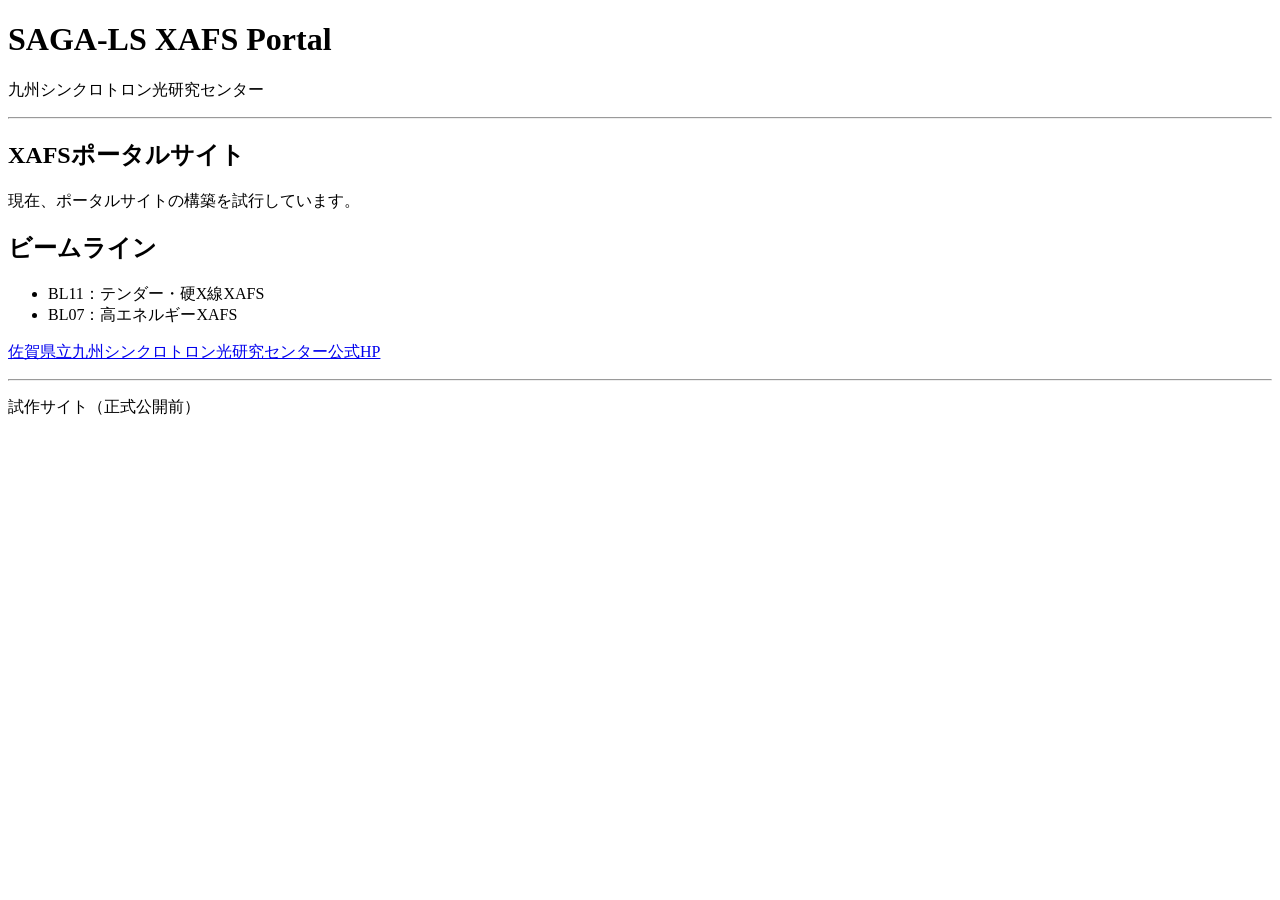
==== index.html @ 6cfab61d "Add initial HTML structure for XAFS Portal 試作HPのｉｎｄｅｘファイルをアップロード" ====
<!DOCTYPE html>
<html lang="ja">
<head>
    <meta charset="UTF-8">
    <meta name="viewport" content="width=device-width, initial-scale=1.0">
    <meta name="robots" content="noindex, nofollow">
    <title>SAGA-LS XAFS Portal（試作版）</title>
</head>
<body>

    <h1>SAGA-LS XAFS Portal</h1>
    <p>九州シンクロトロン光研究センター</p>

    <hr>

    <h2>XAFSポータルサイト</h2>
    <p>現在、ポータルサイトの構築を試行しています。</p>

    <h2>ビームライン</h2>
    <ul>
        <li>BL11：テンダー・硬X線XAFS</li>
        <li>BL07：高エネルギーXAFS</li>
    </ul>

    <p>
        <a href="https://www.saga-ls.jp/">
            佐賀県立九州シンクロトロン光研究センター公式HP
        </a>
    </p>

    <hr>
    <p>試作サイト（正式公開前）</p>

</body>
</html>
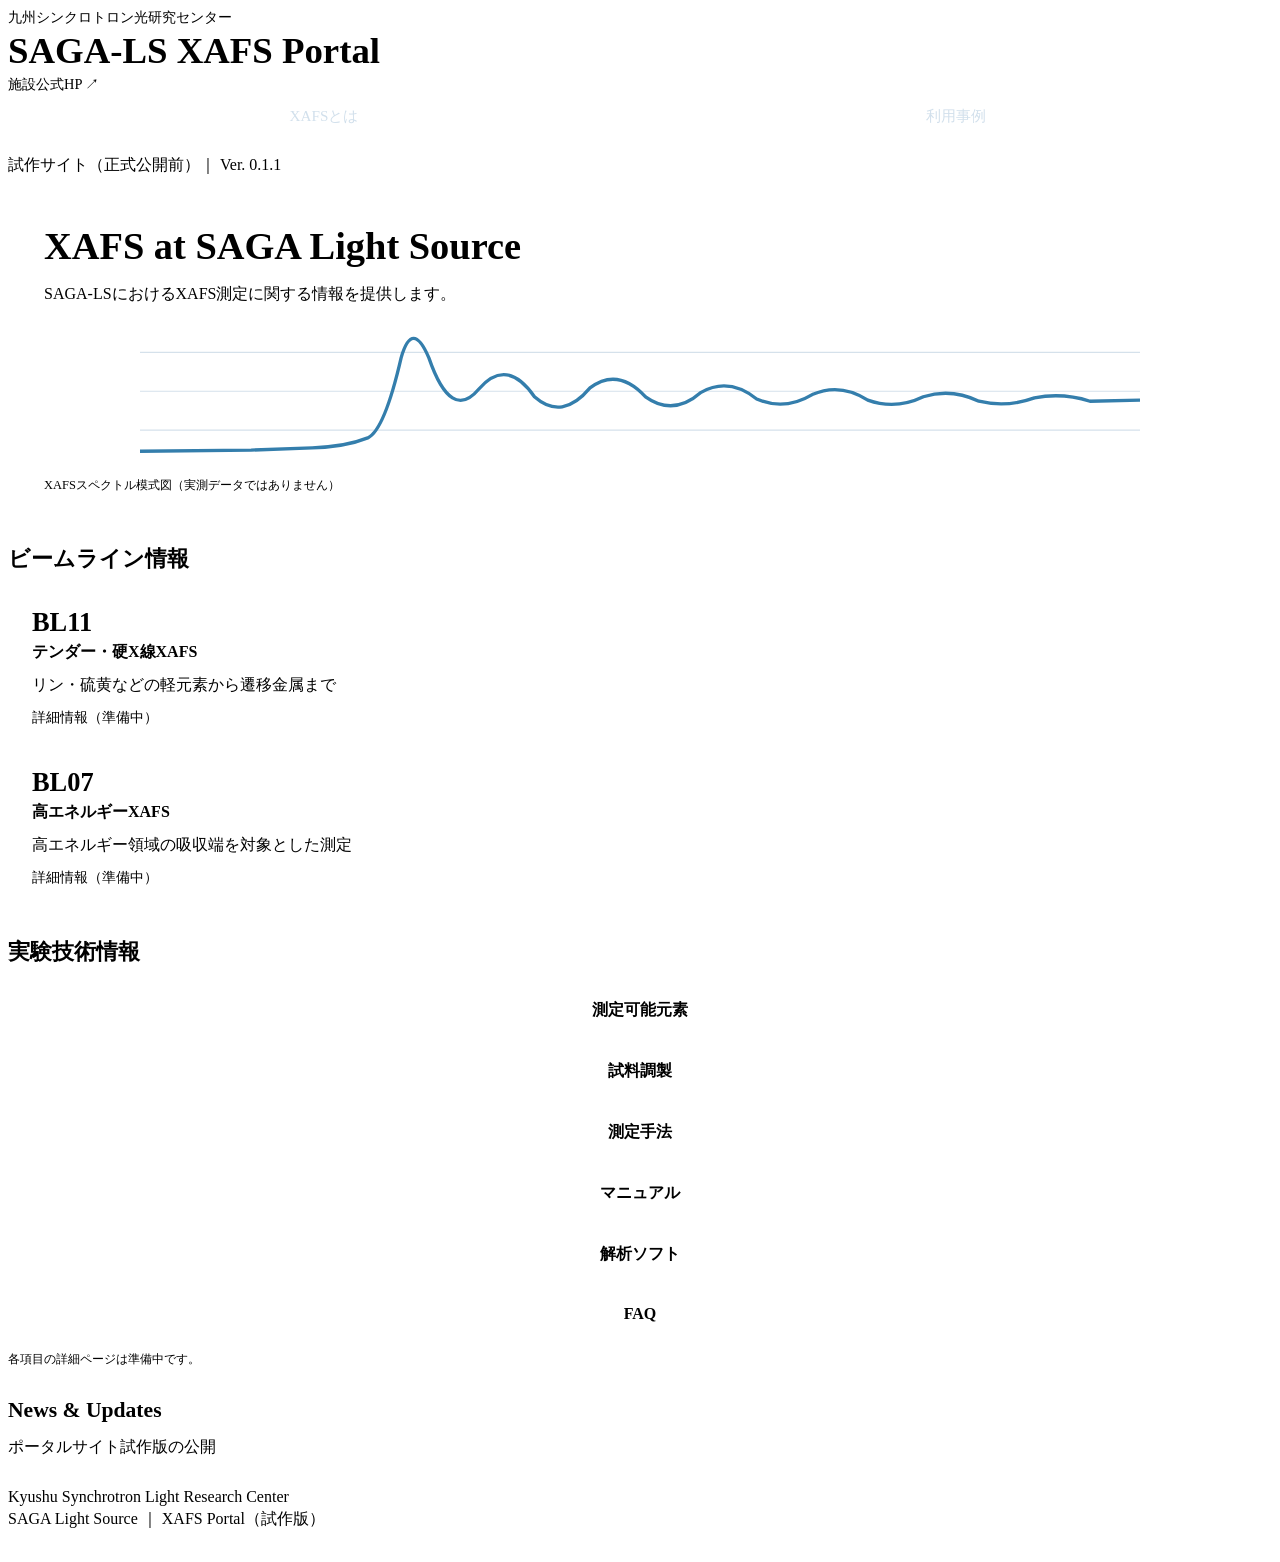
==== commit 5bf467e6: "Update XAFS Portal to Ver. 0.1.1 Add common CSS and improve HTML source readability." ====
--- a/index.html
+++ b/index.html
@@ -2,34 +2,111 @@
 <html lang="ja">
 <head>
     <meta charset="UTF-8">
-    <meta name="viewport" content="width=device-width, initial-scale=1.0">
+    <meta name="viewport" content="width=device-width, initial-scale=1">
     <meta name="robots" content="noindex, nofollow">
     <title>SAGA-LS XAFS Portal（試作版）</title>
+    <link rel="stylesheet" href="style.css">
 </head>
 <body>
+    <!-- ヘッダー：施設名、サイト名、公式HPへのリンク -->
+    <header class="site-header">
+        <div class="container header-inner">
+            <div>
+                <p class="institution">九州シンクロトロン光研究センター</p>
+                <a class="brand" href="index.html">SAGA-LS XAFS Portal</a>
+            </div>
+            <a class="official" href="https://www.saga-ls.jp/">施設公式HP ↗</a>
+        </div>
+    </header>
 
-    <h1>SAGA-LS XAFS Portal</h1>
-    <p>九州シンクロトロン光研究センター</p>
+    <!-- 共通ナビゲーション：未作成ページはリンクなし -->
+    <nav class="navigation" aria-label="メインメニュー">
+        <div class="container nav-inner">
+            <a href="index.html" aria-current="page">HOME</a>
+            <span>XAFSとは</span>
+            <a href="#beamlines">BL情報</a>
+            <a href="#technical">実験技術情報</a>
+            <span>利用事例</span>
+            <a href="https://www.saga-ls.jp/">利用案内 ↗</a>
+        </div>
+    </nav>
 
-    <hr>
+    <!-- メインコンテンツ -->
+    <main class="container">
+        <p class="prototype">試作サイト（正式公開前）｜ Ver. 0.1.1</p>
 
-    <h2>XAFSポータルサイト</h2>
-    <p>現在、ポータルサイトの構築を試行しています。</p>
+        <!-- メインビジュアル -->
+        <section class="hero">
+            <h1>XAFS at SAGA Light Source</h1>
+            <p>SAGA-LSにおけるXAFS測定に関する情報を提供します。</p>
 
-    <h2>ビームライン</h2>
-    <ul>
-        <li>BL11：テンダー・硬X線XAFS</li>
-        <li>BL07：高エネルギーXAFS</li>
-    </ul>
+            <!-- SVGによるXAFSスペクトルの模式図 -->
+            <svg viewBox="0 0 900 135" role="img" aria-label="XAFSスペクトルの模式図">
+                <g stroke="#d5e1eb" stroke-width="1">
+                    <path d="M0 30H900 M0 65H900 M0 100H900"/>
+                </g>
+                <path d="M0 119 L100 118 L155 116 Q185 115 205 107
+                         Q220 100 235 35 Q245 0 260 35 Q280 93 305 63
+                         Q330 34 355 70 Q380 92 405 62 Q430 43 455 70
+                         Q480 88 505 66 Q530 52 555 72 Q580 83 605 68
+                         Q630 57 655 73 Q680 82 705 70 Q730 62 755 74
+                         Q780 80 805 71 Q830 66 855 74 L900 73"
+                      fill="none" stroke="#347eac" stroke-width="3"
+                      stroke-linejoin="round"/>
+            </svg>
+            <p class="figure-note">XAFSスペクトル模式図（実測データではありません）</p>
+        </section>
 
-    <p>
-        <a href="https://www.saga-ls.jp/">
-            佐賀県立九州シンクロトロン光研究センター公式HP
-        </a>
-    </p>
+        <!-- ビームライン情報 -->
+        <section id="beamlines">
+            <h2>ビームライン情報</h2>
+            <div class="beam-grid">
+                <!-- BL11 -->
+                <article class="beam-card">
+                    <h3>BL11</h3>
+                    <p class="beam-type">テンダー・硬X線XAFS</p>
+                    <p>リン・硫黄などの軽元素から遷移金属まで</p>
+                    <span class="pending">詳細情報（準備中）</span>
+                </article>
 
-    <hr>
-    <p>試作サイト（正式公開前）</p>
+                <!-- BL07 -->
+                <article class="beam-card">
+                    <h3>BL07</h3>
+                    <p class="beam-type">高エネルギーXAFS</p>
+                    <p>高エネルギー領域の吸収端を対象とした測定</p>
+                    <span class="pending">詳細情報（準備中）</span>
+                </article>
+            </div>
+        </section>
 
+        <!-- 実験技術情報 -->
+        <section id="technical">
+            <h2>実験技術情報</h2>
+            <div class="technical-grid">
+                <div>測定可能元素</div>
+                <div>試料調製</div>
+                <div>測定手法</div>
+                <div>マニュアル</div>
+                <div>解析ソフト</div>
+                <div>FAQ</div>
+            </div>
+            <p class="figure-note">各項目の詳細ページは準備中です。</p>
+        </section>
+
+        <!-- 新着情報 -->
+        <section id="news">
+            <h2>News &amp; Updates</h2>
+            <div class="news-item">ポータルサイト試作版の公開</div>
+        </section>
+    </main>
+
+    <!-- 共通フッター -->
+    <footer class="site-footer">
+        <div class="container">
+            <p>Kyushu Synchrotron Light Research Center</p>
+            <p>SAGA Light Source ｜ XAFS Portal（試作版）</p>
+            <a href="https://www.saga-ls.jp/">施設公式HP</a>
+        </div>
+    </footer>
 </body>
 </html>
--- a/style.css
+++ b/style.css
@@ -0,0 +1,264 @@
+// SAGA-LS XAFS Portal Ver. 0.1.1 共通スタイルシート //
+
+// 基本配色・ページ幅 //
+:root {
+    --primary: #174c76;
+    --accent: #347eac;
+    --pale: #edf3f8;
+    --border: #cbd7df;
+    --text: #333333;
+    --muted: #647484;
+    --max-width: 1100px;
+}
+* {
+    box-sizing: border-box;
+}
+
+html {
+    scroll-behavior: smooth;
+}
+
+
+// 基本表示 //
+body {
+    margin: 0;
+    background: #fff;
+    color: var(--text);
+    font-family: "Segoe UI", "Hiragino Kaku Gothic ProN",
+        "Yu Gothic", Meiryo, sans-serif;
+    line-height: 1.75;
+}
+
+a {
+    color: var(--primary);
+    text-decoration: none;
+}
+
+a:hover {
+    text-decoration: underline;
+}
+
+a:focus-visible {
+    outline: 3px solid var(--accent);
+    outline-offset: 4px;
+}
+
+
+// 共通レイアウト //
+.container {
+    width: min(var(--max-width), calc(100% - 48px));
+    margin-inline: auto;
+}
+
+
+// ヘッダー //
+.header-inner {
+    display: flex;
+    align-items: center;
+    justify-content: space-between;
+    gap: 20px;
+    padding-block: 24px;
+}
+
+.institution {
+    margin: 0;
+    font-size: .9rem;
+}
+
+.brand {
+    font-size: clamp(1.5rem, 3.5vw, 2.3rem);
+    font-weight: 700;
+    line-height: 1.3;
+}
+
+.official {
+    font-size: .9rem;
+    white-space: nowrap;
+}
+
+
+// ナビゲーション //
+.navigation {
+    background: var(--primary);
+    color: white;
+}
+
+.nav-inner {
+    display: flex;
+    flex-wrap: wrap;
+}
+
+.nav-inner a, .nav-inner span {
+    color: white;
+    padding: 12px 18px;
+    font-size: .95rem;
+    flex: 1;
+    text-align: center;
+    white-space: nowrap;
+}
+
+.nav-inner a:hover, .nav-inner a[aria-current] {
+    background: #ffffff19;
+}
+
+.nav-inner span {
+    color: #d2e0ec;
+}
+
+
+// 試作表示・メインビジュアル //
+.prototype {
+    color: var(--muted);
+    font-size: .8rem;
+    margin: 12px 0;
+}
+
+.hero {
+    background: var(--pale);
+    padding: 30px 36px 20px;
+    border-radius: 4px;
+}
+
+h1 {
+    color: var(--primary);
+    font-size: clamp(1.65rem, 4vw, 2.4rem);
+    line-height: 1.3;
+    margin: 0 0 12px;
+}
+
+.hero p {
+    margin: 0 0 14px;
+}
+
+.hero svg {
+    display: block;
+    width: 100%;
+    height: auto;
+    max-height: 150px;
+}
+
+.figure-note, .hero .figure-note {
+    font-size: .78rem;
+    color: var(--muted);
+    margin: 8px 0 0;
+}
+
+main section {
+    margin-bottom: 30px;
+}
+
+h2 {
+    color: var(--primary);
+    font-size: 1.35rem;
+    margin: 0 0 14px;
+}
+
+
+// ビームライン情報 //
+.beam-grid {
+    display: grid;
+    grid-template-columns: repeat(2, minmax(0, 1fr));
+    gap: 18px;
+}
+
+.beam-card {
+    border: 1px solid var(--border);
+    border-radius: 4px;
+    padding: 20px 24px;
+}
+
+.beam-card h3 {
+    color: var(--primary);
+    font-size: 1.65rem;
+    margin: 0;
+}
+
+.beam-card p {
+    margin: 4px 0 12px;
+}
+
+.beam-type {
+    font-weight: 600;
+}
+
+.pending {
+    color: var(--muted);
+    font-size: .85rem;
+}
+
+
+// 実験技術情報 //
+.technical-grid {
+    display: grid;
+    grid-template-columns: repeat(3, minmax(0, 1fr));
+    gap: 12px;
+}
+
+.technical-grid div {
+    background: var(--pale);
+    color: var(--primary);
+    text-align: center;
+    font-weight: 600;
+    padding: 20px 8px;
+    border-radius: 4px;
+}
+
+
+// 新着情報 //
+.news-item {
+    border-top: 1px solid var(--border);
+    padding: 14px 0;
+}
+
+
+// フッター //
+.site-footer {
+    background: var(--primary);
+    color: white;
+    text-align: center;
+    padding: 22px 0;
+    font-size: .85rem;
+}
+
+.site-footer p {
+    margin: 3px 0;
+}
+
+.site-footer a {
+    color: white;
+    text-decoration: underline;
+}
+
+
+// スマートフォン向け表示 //
+@media (max-width: 640px) {
+    .container {
+        width: calc(100% - 28px);
+    }
+
+    .header-inner {
+        align-items: flex-start;
+        flex-direction: column;
+        gap: 8px;
+        padding-block: 18px;
+    }
+
+    .nav-inner a, .nav-inner span {
+        flex: 0 0 33.333%;
+        padding: 10px 4px;
+        font-size: .8rem;
+    }
+
+    .hero {
+        padding: 22px 16px 16px;
+    }
+
+    .beam-grid {
+        grid-template-columns: 1fr;
+    }
+
+    .technical-grid {
+        grid-template-columns: repeat(2, minmax(0, 1fr));
+    }
+
+}
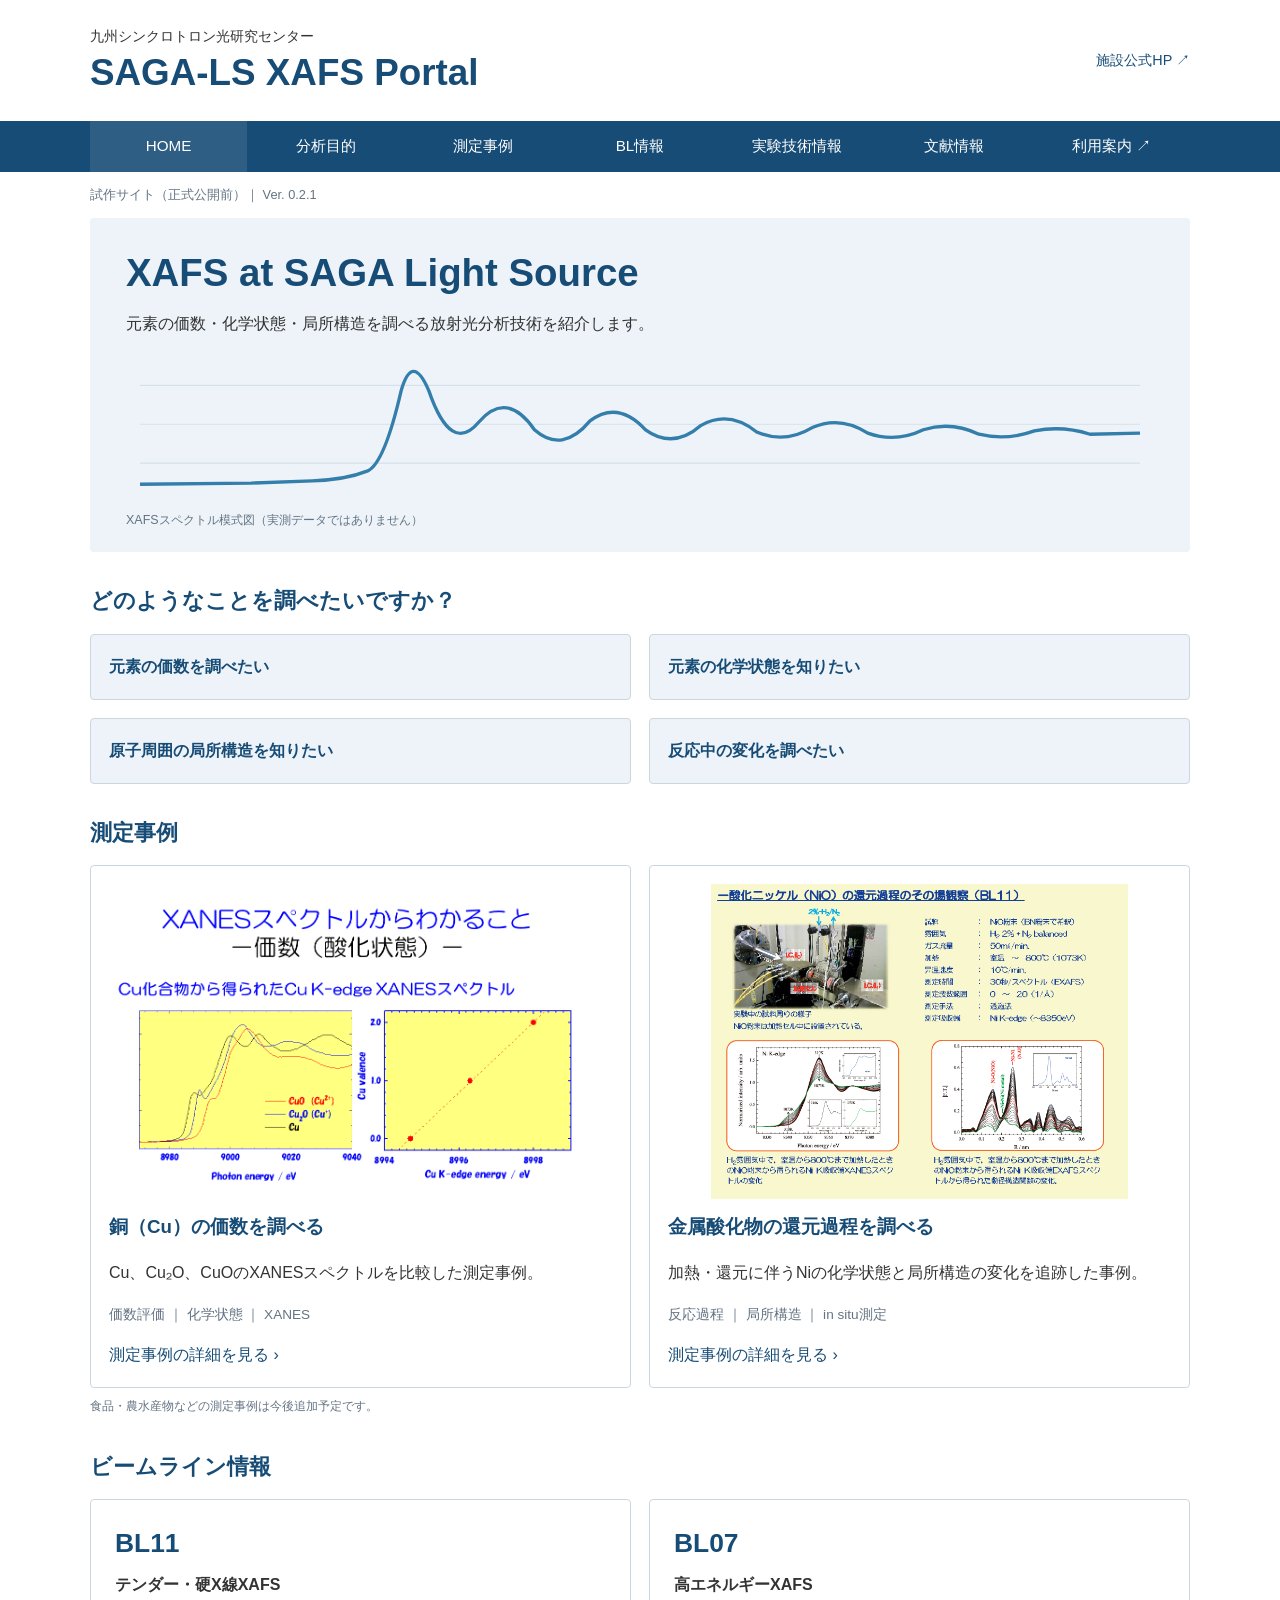
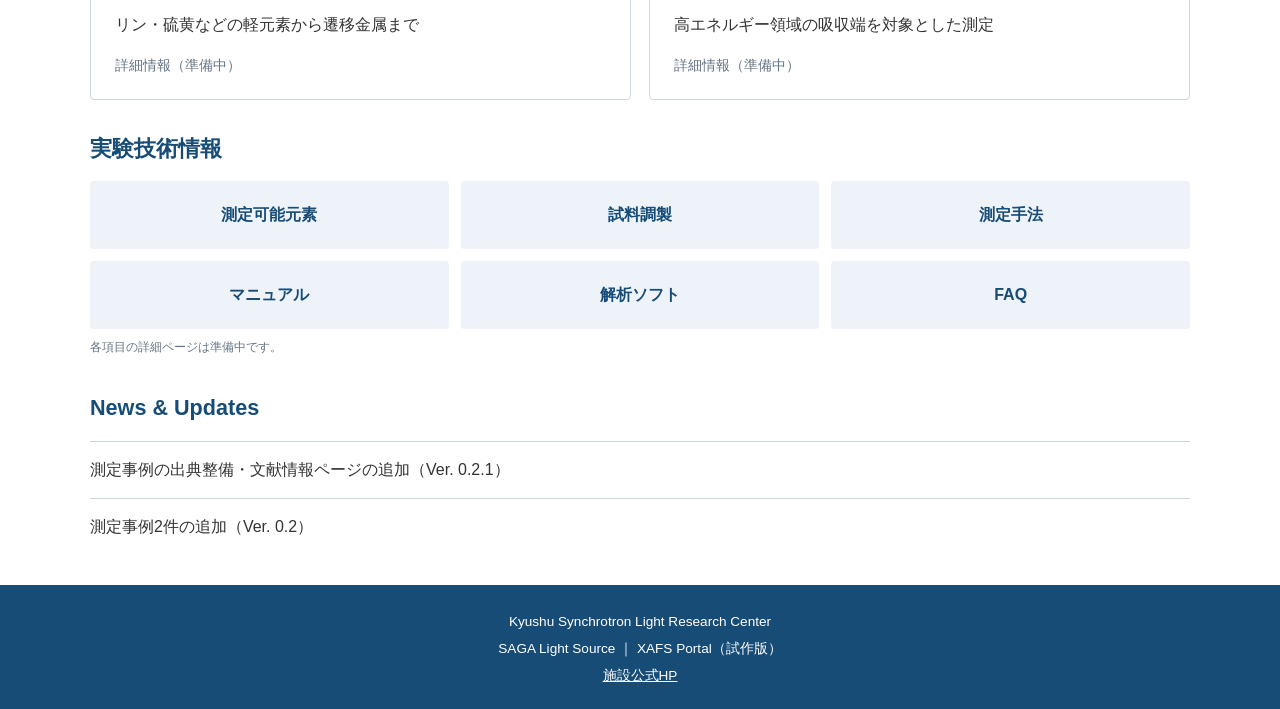
==== commit 80b208c8: "Update XAFS Portal to Ver. 0.2.1 Replace the NiO reduction figure with the 2012 symposium material." ====
--- a/index.html
+++ b/index.html
@@ -23,22 +23,23 @@
     <nav class="navigation" aria-label="メインメニュー">
         <div class="container nav-inner">
             <a href="index.html" aria-current="page">HOME</a>
-            <span>XAFSとは</span>
+            <a href="#purposes">分析目的</a>
+            <a href="#cases">測定事例</a>
             <a href="#beamlines">BL情報</a>
             <a href="#technical">実験技術情報</a>
-            <span>利用事例</span>
+            <a href="publications/index.html">文献情報</a>
             <a href="https://www.saga-ls.jp/">利用案内 ↗</a>
         </div>
     </nav>
 
     <!-- メインコンテンツ -->
     <main class="container">
-        <p class="prototype">試作サイト（正式公開前）｜ Ver. 0.1.1</p>
+        <p class="prototype">試作サイト（正式公開前）｜ Ver. 0.2.1</p>
 
         <!-- メインビジュアル -->
         <section class="hero">
             <h1>XAFS at SAGA Light Source</h1>
-            <p>SAGA-LSにおけるXAFS測定に関する情報を提供します。</p>
+            <p>元素の価数・化学状態・局所構造を調べる放射光分析技術を紹介します。</p>
 
             <!-- SVGによるXAFSスペクトルの模式図 -->
             <svg viewBox="0 0 900 135" role="img" aria-label="XAFSスペクトルの模式図">
@@ -55,6 +56,43 @@
                       stroke-linejoin="round"/>
             </svg>
             <p class="figure-note">XAFSスペクトル模式図（実測データではありません）</p>
+        </section>
+
+        <!-- 分析目的別の入口：現段階では関連する測定事例へ案内 -->
+        <section id="purposes">
+            <h2>どのようなことを調べたいですか？</h2>
+            <div class="purpose-grid">
+                <a href="cases/cu-valence.html">元素の価数を調べたい</a>
+                <a href="cases/cu-valence.html">元素の化学状態を知りたい</a>
+                <a href="cases/nio-reduction.html">原子周囲の局所構造を知りたい</a>
+                <a href="cases/nio-reduction.html">反応中の変化を調べたい</a>
+            </div>
+        </section>
+
+        <!-- 測定事例：実測データを用いた紹介 -->
+        <section id="cases">
+            <h2>測定事例</h2>
+            <div class="case-grid">
+                <article class="case-card">
+                    <a href="cases/cu-valence.html">
+                        <img src="images/cu-valence.png" alt="Cu K端XANESと価数の関係">
+                        <h3>銅（Cu）の価数を調べる</h3>
+                    </a>
+                    <p>Cu、Cu₂O、CuOのXANESスペクトルを比較した測定事例。</p>
+                    <p class="tags">価数評価 ｜ 化学状態 ｜ XANES</p>
+                    <a href="cases/cu-valence.html">測定事例の詳細を見る ›</a>
+                </article>
+                <article class="case-card">
+                    <a href="cases/nio-reduction.html">
+                        <img src="images/nio-reduction.png" alt="NiO還元実験の装置と測定結果">
+                        <h3>金属酸化物の還元過程を調べる</h3>
+                    </a>
+                    <p>加熱・還元に伴うNiの化学状態と局所構造の変化を追跡した事例。</p>
+                    <p class="tags">反応過程 ｜ 局所構造 ｜ in situ測定</p>
+                    <a href="cases/nio-reduction.html">測定事例の詳細を見る ›</a>
+                </article>
+            </div>
+            <p class="figure-note">食品・農水産物などの測定事例は今後追加予定です。</p>
         </section>
 
         <!-- ビームライン情報 -->
@@ -96,7 +134,9 @@
         <!-- 新着情報 -->
         <section id="news">
             <h2>News &amp; Updates</h2>
-            <div class="news-item">ポータルサイト試作版の公開</div>
+            <div class="news-item">測定事例の出典整備・文献情報ページの追加（Ver. 0.2.1）
+            </div>
+            <div class="news-item">測定事例2件の追加（Ver. 0.2）</div>
         </section>
     </main>
 
--- a/style.css
+++ b/style.css
@@ -1,6 +1,6 @@
-// SAGA-LS XAFS Portal Ver. 0.1.1 共通スタイルシート //
-
-// 基本配色・ページ幅 //
+/* SAGA-LS XAFS Portal Ver. 0.2.1 共通スタイルシート */
+
+/* 基本配色・ページ幅 */
 :root {
     --primary: #174c76;
     --accent: #347eac;
@@ -19,7 +19,7 @@
 }
 
 
-// 基本表示 //
+/* 基本表示 */
 body {
     margin: 0;
     background: #fff;
@@ -44,14 +44,14 @@
 }
 
 
-// 共通レイアウト //
+/* 共通レイアウト */
 .container {
     width: min(var(--max-width), calc(100% - 48px));
     margin-inline: auto;
 }
 
 
-// ヘッダー //
+/* ヘッダー */
 .header-inner {
     display: flex;
     align-items: center;
@@ -77,7 +77,7 @@
 }
 
 
-// ナビゲーション //
+/* ナビゲーション */
 .navigation {
     background: var(--primary);
     color: white;
@@ -106,7 +106,7 @@
 }
 
 
-// 試作表示・メインビジュアル //
+/* 試作表示・メインビジュアル */
 .prototype {
     color: var(--muted);
     font-size: .8rem;
@@ -154,7 +154,7 @@
 }
 
 
-// ビームライン情報 //
+/* ビームライン情報 */
 .beam-grid {
     display: grid;
     grid-template-columns: repeat(2, minmax(0, 1fr));
@@ -187,7 +187,7 @@
 }
 
 
-// 実験技術情報 //
+/* 実験技術情報 */
 .technical-grid {
     display: grid;
     grid-template-columns: repeat(3, minmax(0, 1fr));
@@ -204,14 +204,14 @@
 }
 
 
-// 新着情報 //
+/* 新着情報 */
 .news-item {
     border-top: 1px solid var(--border);
     padding: 14px 0;
 }
 
 
-// フッター //
+/* フッター */
 .site-footer {
     background: var(--primary);
     color: white;
@@ -230,7 +230,7 @@
 }
 
 
-// スマートフォン向け表示 //
+/* スマートフォン向け表示 */
 @media (max-width: 640px) {
     .container {
         width: calc(100% - 28px);
@@ -262,3 +262,123 @@
     }
 
 }
+
+/* 分析目的・測定事例のカード */
+.purpose-grid, .case-grid {
+    display: grid;
+    grid-template-columns: repeat(2, minmax(0, 1fr));
+    gap: 18px;
+}
+
+.purpose-grid a, .case-card {
+    border: 1px solid var(--border);
+    border-radius: 4px;
+    padding: 18px;
+}
+
+.purpose-grid a {
+    background: var(--pale);
+    font-weight: 600;
+}
+
+.case-card img {
+    display: block;
+    width: 100%;
+    aspect-ratio: 16 / 10;
+    object-fit: contain;
+    background: white;
+}
+
+.case-card h3 {
+    color: var(--primary);
+    margin: 12px 0 0;
+}
+
+.tags, .breadcrumb, figcaption {
+    color: var(--muted);
+    font-size: .85rem;
+}
+
+/* 測定事例の詳細ページ */
+.case-page article {
+    max-width: 900px;
+    margin: 0 auto 32px;
+}
+
+.case-page h2 {
+    margin-top: 28px;
+}
+
+.case-figure {
+    margin: 24px 0;
+}
+
+.case-figure img {
+    display: block;
+    width: 100%;
+    height: auto;
+    border: 1px solid var(--border);
+}
+
+.conditions {
+    border-collapse: collapse;
+    width: 100%;
+}
+
+.conditions th, .conditions td {
+    border: 1px solid var(--border);
+    padding: 8px 12px;
+    text-align: left;
+}
+
+.conditions th {
+    background: var(--pale);
+}
+
+.related {
+    border-top: 1px solid var(--border);
+}
+
+@media (max-width: 640px) {
+    .purpose-grid, .case-grid {
+        grid-template-columns: 1fr;
+    }
+}
+
+
+/* 図の出典・文献情報 */
+.case-figure figcaption {
+    margin-top: 10px;
+    line-height: 1.6;
+}
+
+.case-figure figcaption a {
+    text-decoration: underline;
+}
+
+.publications-page {
+    padding-bottom: 24px;
+}
+
+.publication {
+    border: 1px solid var(--border);
+    border-radius: 4px;
+    padding: 24px;
+    margin: 24px 0;
+}
+
+.publication h2 {
+    font-size: 1.2rem;
+    line-height: 1.5;
+}
+
+.publication h3 {
+    color: var(--primary);
+    font-size: 1rem;
+    border-top: 1px solid var(--border);
+    padding-top: 12px;
+}
+
+.publication .doi {
+    overflow-wrap: anywhere;
+}
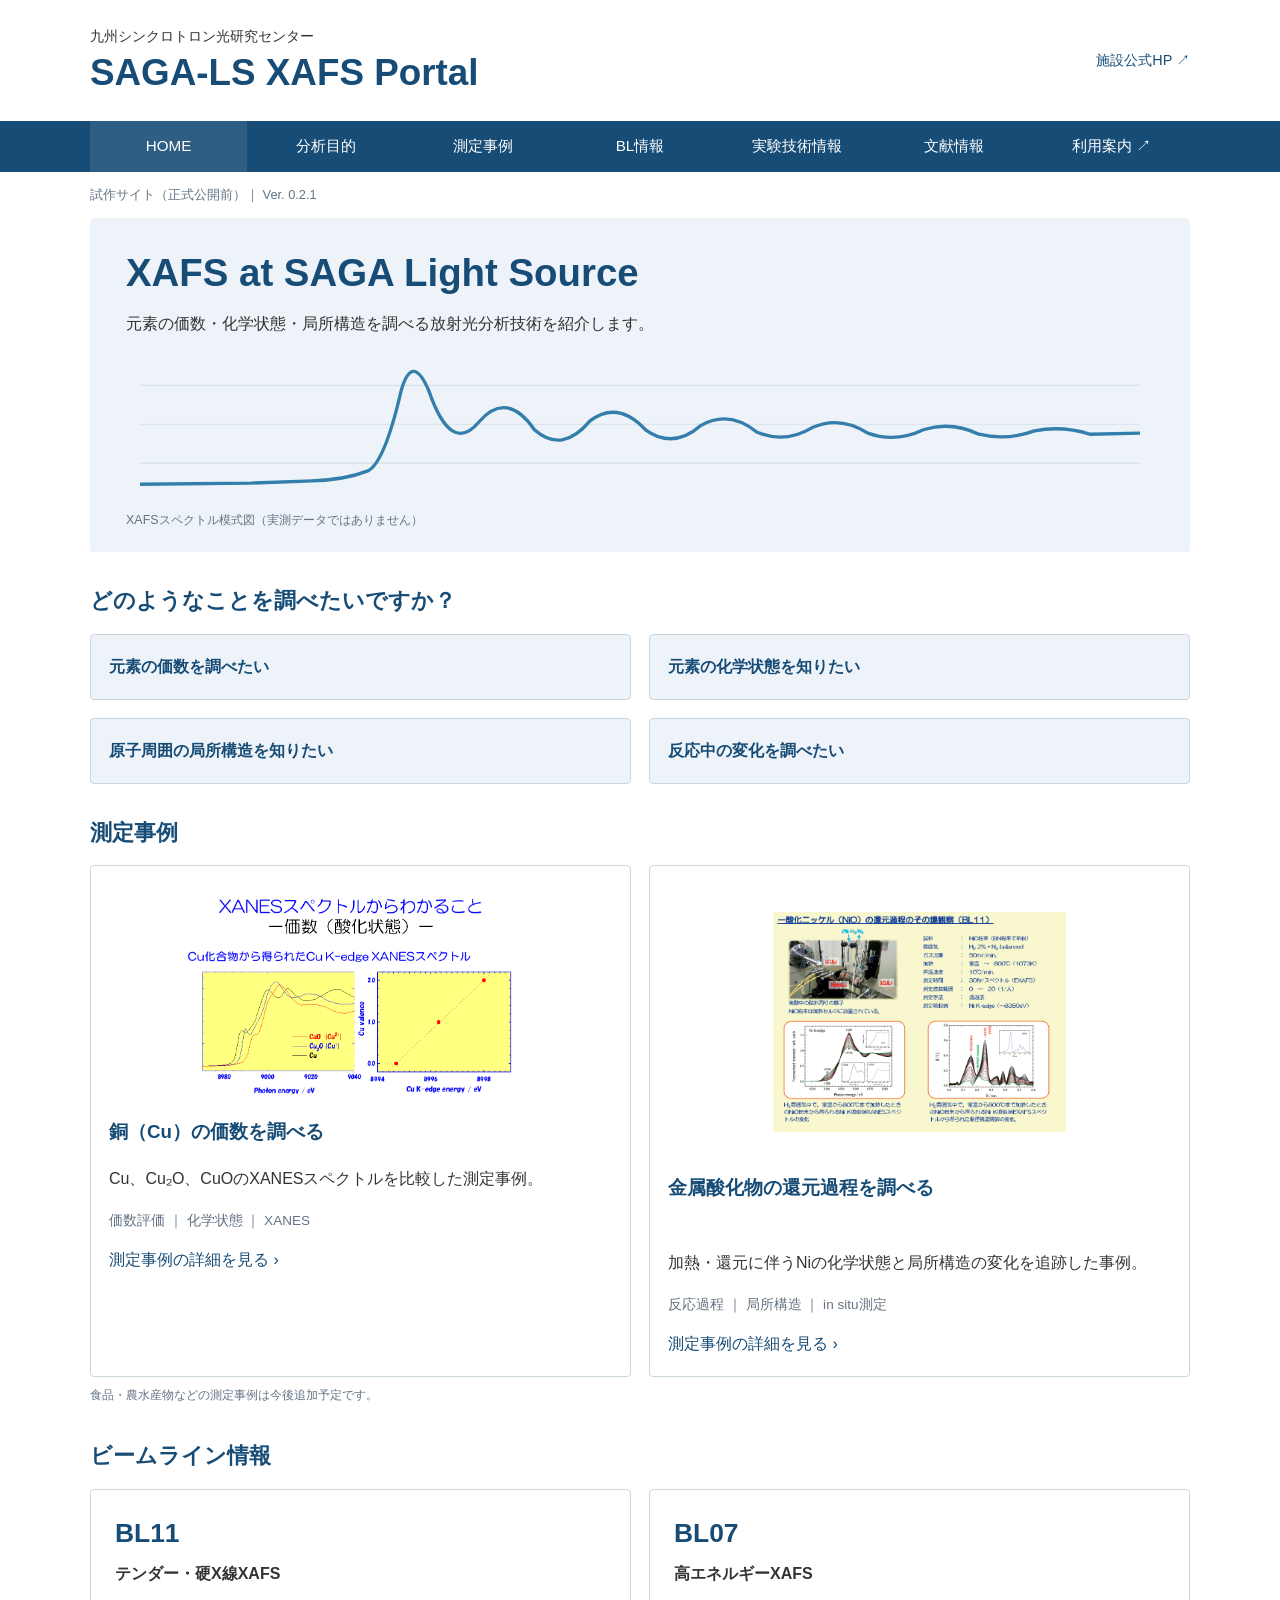
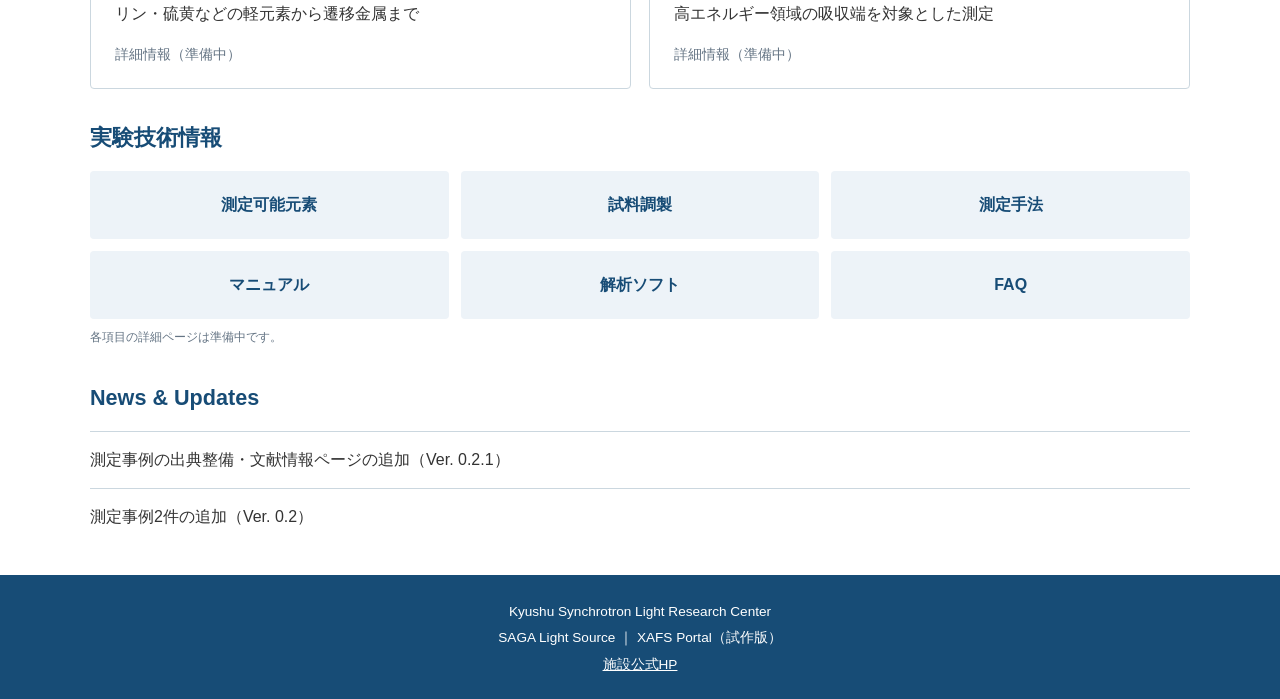
==== commit 77205a29: "Update image tags to use class for thumbnails" ====
--- a/index.html
+++ b/index.html
@@ -75,7 +75,7 @@
             <div class="case-grid">
                 <article class="case-card">
                     <a href="cases/cu-valence.html">
-                        <img src="images/cu-valence.png" alt="Cu K端XANESと価数の関係">
+                        <img class="case-thumbnail" src="images/cu-valence.png" alt="Cu K端XANESと価数の関係">
                         <h3>銅（Cu）の価数を調べる</h3>
                     </a>
                     <p>Cu、Cu₂O、CuOのXANESスペクトルを比較した測定事例。</p>
@@ -84,9 +84,11 @@
                 </article>
                 <article class="case-card">
                     <a href="cases/nio-reduction.html">
-                        <img src="images/nio-reduction.png" alt="NiO還元実験の装置と測定結果">
-                        <h3>金属酸化物の還元過程を調べる</h3>
-                    </a>
+   　　　　　　　　　 <img class="case-thumbnail"
+        　　　　　　　 src="images/nio-reduction.png"
+        　　　　　　　 alt="NiO還元実験の装置と測定結果">
+   　　　　　　　 <h3>金属酸化物の還元過程を調べる</h3>
+　　　　　　　　　　　</a>
                     <p>加熱・還元に伴うNiの化学状態と局所構造の変化を追跡した事例。</p>
                     <p class="tags">反応過程 ｜ 局所構造 ｜ in situ測定</p>
                     <a href="cases/nio-reduction.html">測定事例の詳細を見る ›</a>
--- a/style.css
+++ b/style.css
@@ -153,6 +153,12 @@
     margin: 0 0 14px;
 }
 
+/* 測定事例のサムネイル画像 */
+.case-thumbnail {
+    width: 100%;
+    height: 220px;
+    object-fit: contain;
+}
 
 /* ビームライン情報 */
 .beam-grid {
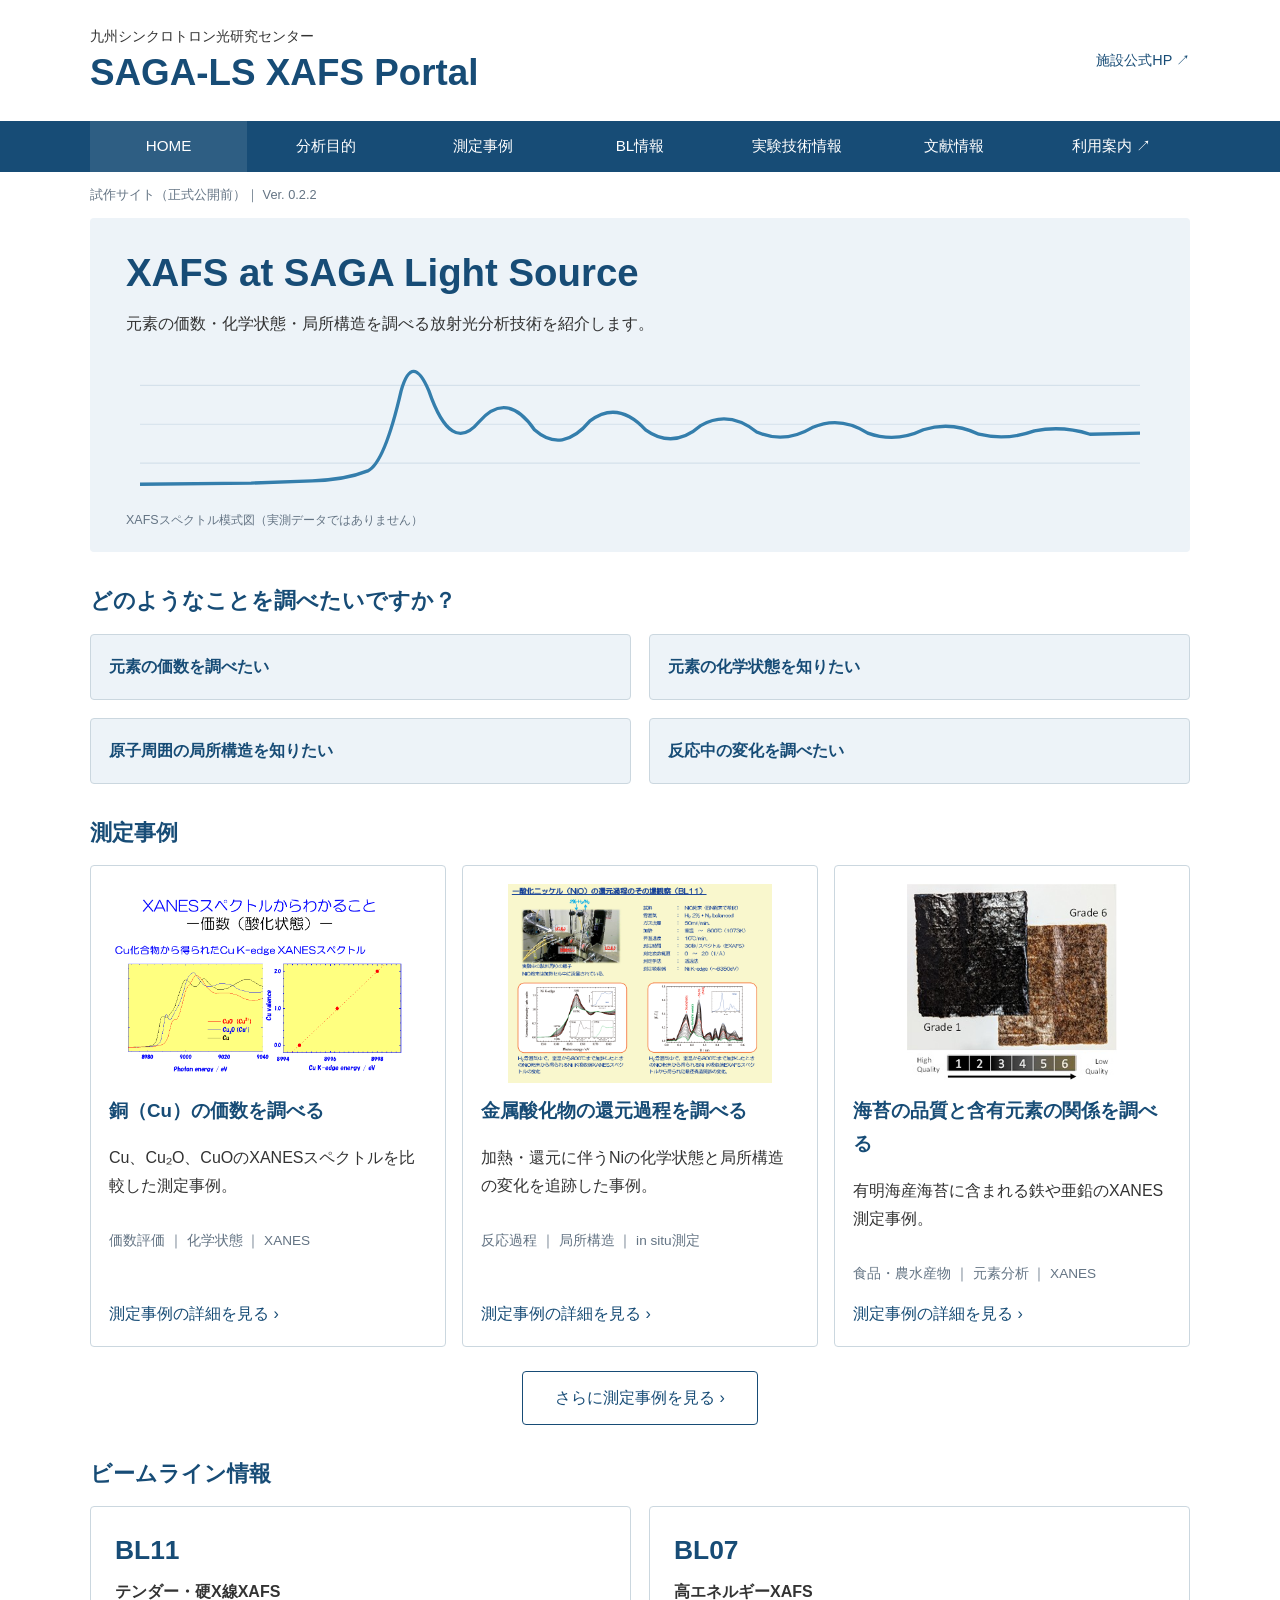
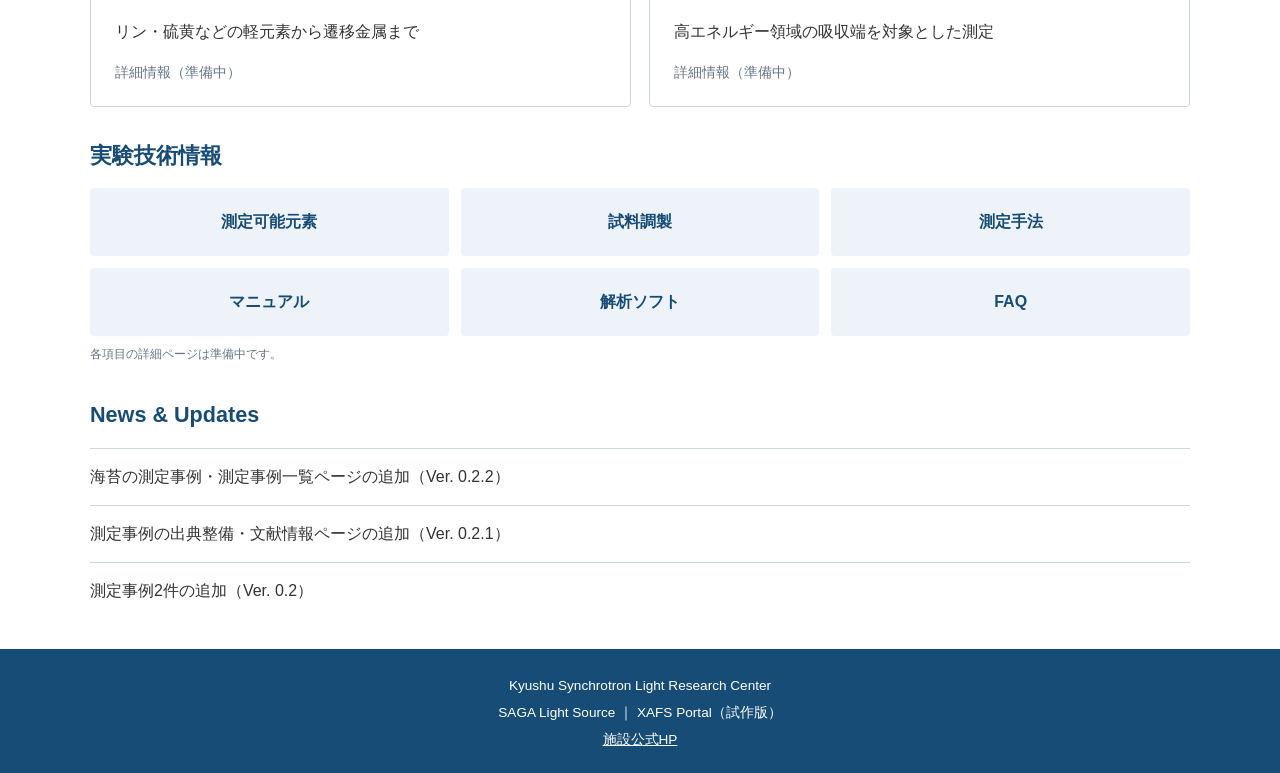
==== commit fe0df6be: "XAFSポータルサイトの試作：測定事例追加など Ver. 0.2.2 の変更内容 項目	変更内容 トップページ	代表的な測定事例3件を横並びで表示 測定事例	海苔の測定事例を追加 画像管理	海" ====
--- a/index.html
+++ b/index.html
@@ -24,7 +24,7 @@
         <div class="container nav-inner">
             <a href="index.html" aria-current="page">HOME</a>
             <a href="#purposes">分析目的</a>
-            <a href="#cases">測定事例</a>
+            <a href="cases/index.html">測定事例</a>
             <a href="#beamlines">BL情報</a>
             <a href="#technical">実験技術情報</a>
             <a href="publications/index.html">文献情報</a>
@@ -34,7 +34,7 @@
 
     <!-- メインコンテンツ -->
     <main class="container">
-        <p class="prototype">試作サイト（正式公開前）｜ Ver. 0.2.1</p>
+        <p class="prototype">試作サイト（正式公開前）｜ Ver. 0.2.2</p>
 
         <!-- メインビジュアル -->
         <section class="hero">
@@ -75,7 +75,7 @@
             <div class="case-grid">
                 <article class="case-card">
                     <a href="cases/cu-valence.html">
-                        <img class="case-thumbnail" src="images/cu-valence.png" alt="Cu K端XANESと価数の関係">
+                        <img src="images/cu-valence.png" alt="Cu K端XANESと価数の関係">
                         <h3>銅（Cu）の価数を調べる</h3>
                     </a>
                     <p>Cu、Cu₂O、CuOのXANESスペクトルを比較した測定事例。</p>
@@ -84,17 +84,27 @@
                 </article>
                 <article class="case-card">
                     <a href="cases/nio-reduction.html">
-   　　　　　　　　　 <img class="case-thumbnail"
-        　　　　　　　 src="images/nio-reduction.png"
-        　　　　　　　 alt="NiO還元実験の装置と測定結果">
-   　　　　　　　 <h3>金属酸化物の還元過程を調べる</h3>
-　　　　　　　　　　　</a>
+                        <img src="images/nio-reduction.png" alt="NiO還元実験の装置と測定結果">
+                        <h3>金属酸化物の還元過程を調べる</h3>
+                    </a>
                     <p>加熱・還元に伴うNiの化学状態と局所構造の変化を追跡した事例。</p>
                     <p class="tags">反応過程 ｜ 局所構造 ｜ in situ測定</p>
                     <a href="cases/nio-reduction.html">測定事例の詳細を見る ›</a>
                 </article>
+                <article class="case-card">
+                    <a href="cases/nori.html">
+                        <img src="images/nori-thumbnail.png" alt="品質の異なる有明海産海苔の比較写真">
+                        <h3>海苔の品質と含有元素の関係を調べる</h3>
+                    </a>
+                    <p>有明海産海苔に含まれる鉄や亜鉛のXANES測定事例。</p>
+                    <p class="tags">食品・農水産物 ｜ 元素分析 ｜ XANES</p>
+                    <a href="cases/nori.html">測定事例の詳細を見る ›</a>
+                </article>
             </div>
-            <p class="figure-note">食品・農水産物などの測定事例は今後追加予定です。</p>
+            <!-- 測定事例一覧ページへのリンク -->
+            <div class="more-link">
+                <a href="cases/index.html">さらに測定事例を見る ›</a>
+            </div>
         </section>
 
         <!-- ビームライン情報 -->
@@ -136,6 +146,7 @@
         <!-- 新着情報 -->
         <section id="news">
             <h2>News &amp; Updates</h2>
+            <div class="news-item">海苔の測定事例・測定事例一覧ページの追加（Ver. 0.2.2）</div>
             <div class="news-item">測定事例の出典整備・文献情報ページの追加（Ver. 0.2.1）
             </div>
             <div class="news-item">測定事例2件の追加（Ver. 0.2）</div>
--- a/style.css
+++ b/style.css
@@ -1,4 +1,4 @@
-/* SAGA-LS XAFS Portal Ver. 0.2.1 共通スタイルシート */
+/* SAGA-LS XAFS Portal Ver. 0.2.2 共通スタイルシート */
 
 /* 基本配色・ページ幅 */
 :root {
@@ -153,12 +153,6 @@
     margin: 0 0 14px;
 }
 
-/* 測定事例のサムネイル画像 */
-.case-thumbnail {
-    width: 100%;
-    height: 220px;
-    object-fit: contain;
-}
 
 /* ビームライン情報 */
 .beam-grid {
@@ -276,6 +270,12 @@
     gap: 18px;
 }
 
+/* 測定事例はPCで3列表示（分析目的は2列のまま） */
+.case-grid {
+    grid-template-columns: repeat(3, minmax(0, 1fr));
+    gap: 16px;
+}
+
 .purpose-grid a, .case-card {
     border: 1px solid var(--border);
     border-radius: 4px;
@@ -287,9 +287,22 @@
     font-weight: 600;
 }
 
+/* カード内のリンク位置をそろえる */
+.case-card {
+    display: flex;
+    flex-direction: column;
+    min-width: 0;
+}
+
+.case-card > a:last-child {
+    margin-top: auto;
+}
+
+/* 画像の縦横比を維持し、共通の表示枠に収める */
 .case-card img {
     display: block;
     width: 100%;
+    height: auto;
     aspect-ratio: 16 / 10;
     object-fit: contain;
     background: white;
@@ -345,8 +358,50 @@
     border-top: 1px solid var(--border);
 }
 
+/* 測定事例一覧への誘導リンク */
+.more-link {
+    margin-top: 24px;
+    text-align: center;
+}
+
+.more-link a {
+    display: inline-block;
+    padding: 12px 32px;
+    border: 1px solid var(--primary);
+    border-radius: 4px;
+    color: var(--primary);
+}
+
+.more-link a:hover {
+    background: var(--primary);
+    color: white;
+    text-decoration: none;
+}
+
+.cases-page {
+    padding-bottom: 24px;
+}
+
+/* 海苔の比較写真は過度に拡大しない */
+.nori-sample {
+    max-width: 400px;
+    margin-inline: auto;
+}
+
+@media (max-width: 900px) {
+    .case-grid {
+        grid-template-columns: repeat(2, minmax(0, 1fr));
+    }
+}
+
 @media (max-width: 640px) {
-    .purpose-grid, .case-grid {
+    .purpose-grid {
+        grid-template-columns: 1fr;
+    }
+}
+
+@media (max-width: 600px) {
+    .case-grid {
         grid-template-columns: 1fr;
     }
 }
